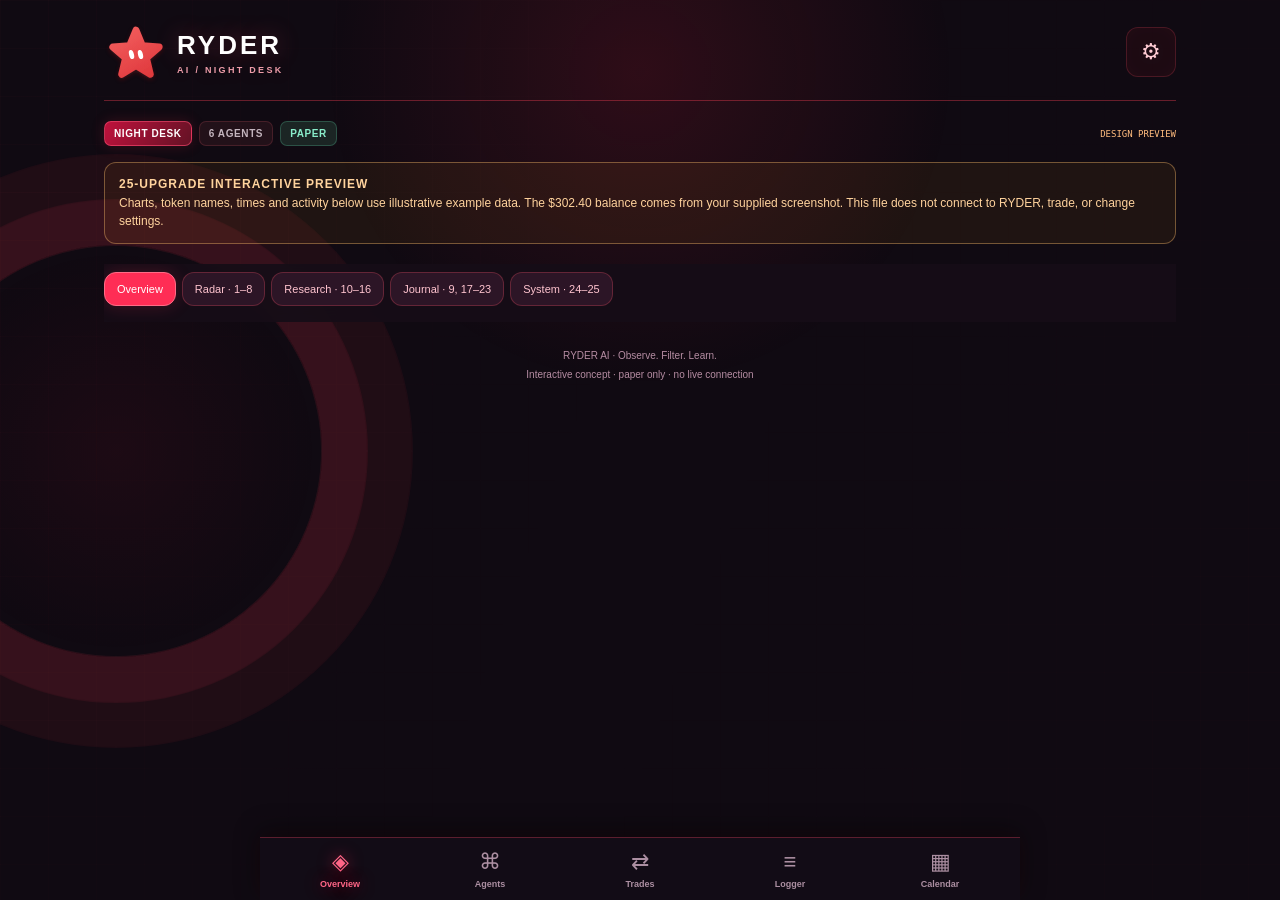
==== previews/next-25.html @ 2f0afff2 "Add isolated interactive preview of 25 upgrades in current RYDER layout" ====
<!doctype html><html lang="en"><head><meta charset="utf-8"><meta name="viewport" content="width=device-width,initial-scale=1"><title>RYDER · 25-upgrade preview</title><style>:root{--green:#0e9f6e;--red:#e5484d;--ink:#0b0b0c;--muted:#8a8f98;--line:#ecedef;--bg:#f4f5f7}*{box-sizing:border-box}html{scroll-behavior:smooth;scroll-padding-top:14px}body{margin:0;background:var(--bg);color:var(--ink);font-family:-apple-system,BlinkMacSystemFont,'Segoe UI',sans-serif}main{max-width:480px;margin:auto;padding:calc(20px + env(safe-area-inset-top)) 14px calc(100px + env(safe-area-inset-bottom))}header,.brand,.pills,.toolbar,.row,.dialog-head{display:flex;align-items:center}header{justify-content:space-between;margin-bottom:20px}.brand{gap:9px;font-size:26px;font-weight:900;letter-spacing:3px}.brand img{width:48px;height:48px}.brand span{display:block;font-size:9px;color:var(--muted);letter-spacing:2.3px;margin-top:4px}button,.filelabel{font:inherit;border:1px solid var(--line);background:white;border-radius:12px;padding:11px 14px;cursor:pointer;color:var(--ink)}button:disabled{opacity:.5}button:focus-visible,a:focus-visible,input:focus-visible{outline:3px solid #3b82f6;outline-offset:3px}header button{font-size:22px;background:transparent}.pills{gap:7px;margin-bottom:16px}.pills b{font-size:10px;letter-spacing:.6px;padding:6px 9px;border-radius:7px;background:#e8eaed}.pills .dark{background:var(--ink);color:white}.pills .paper{background:#ddf5ea;color:var(--green)}.pills>span{margin-left:auto;font:9px ui-monospace,monospace;color:#6b7280}.notice{font-size:12px;line-height:1.6;background:#fff7ed;border:1px solid #fed7aa;color:#9a5c17;padding:11px 13px;border-radius:13px}.notice.connected{background:#edf9f2;border-color:#ccebd9;color:#176d4f}.toolbar{justify-content:space-between;gap:10px;margin:13px 0;font:10px ui-monospace,monospace;color:#6b7280}.toolbar button{font:11px -apple-system,sans-serif;padding:8px 10px}#dashboard{display:grid;gap:12px}.card{background:white;border:1px solid var(--line);border-radius:18px;padding:16px;box-shadow:0 1px 2px #10182805,0 6px 18px #10182808;animation:up .5s ease both}.row{justify-content:space-between;gap:8px}.label{font-size:10px;letter-spacing:1px;color:#777e88;font-weight:600;text-transform:uppercase}.sub{font-size:11px;color:#818894;line-height:1.6}.badge{font:11px ui-monospace,monospace;border-radius:8px;padding:6px 8px;background:#ddf5ea;color:var(--green)}.badge.down{background:#fde4e4;color:var(--red)}.amount{font-size:56px;font-weight:800;letter-spacing:-2.5px;margin:12px 0 6px}.amount span{font-size:34px;color:#a3a6ad;letter-spacing:-1px}.green{color:var(--green)}.red{color:var(--red)}.pnl{font-size:13px;font-weight:650}.mini{margin-top:7px;font-size:11px;color:#7e848e}.chart{display:block;width:100%;height:125px;margin-top:18px}.times{font:9px ui-monospace,monospace;color:#969ba5;display:flex;justify-content:space-between}.stats{display:grid;grid-template-columns:repeat(4,minmax(0,1fr));gap:7px}.stats .card{padding:13px 9px}.stats .label{font-size:8px;letter-spacing:.5px}.stats strong{display:block;font-size:22px;margin-top:7px;letter-spacing:-.7px}.dexes{display:flex;flex-wrap:wrap;gap:6px}.dex{background:white;border:1px solid var(--line);border-radius:20px;padding:7px 9px;font-size:10px;display:flex;gap:5px;align-items:center}.dot{display:inline-block;width:6px;height:6px;border-radius:50%;background:var(--green)}h2{font-size:14px;letter-spacing:-.2px;margin:0}h3{font-size:14px}.card>.row:first-child{margin-bottom:13px}.agent{display:grid;grid-template-columns:30px minmax(0,1fr) auto;gap:9px;padding:13px 0;border-top:1px solid var(--line);align-items:start}.agent-icon{width:30px;height:30px;border-radius:9px;display:grid;place-items:center;color:white;font-size:17px}.agent b{font-size:12px}.agent small{font-size:10px;color:#8a8f98;margin-left:5px}.action{font:10px/1.7 ui-monospace,monospace;margin-top:3px;overflow-wrap:anywhere}.chip{background:var(--bg);border-radius:6px;padding:5px 6px;font:9px ui-monospace,monospace;color:#777e88}.trade{border-top:1px solid var(--line);padding:13px 0}.trade summary{display:flex;justify-content:space-between;gap:8px;cursor:pointer;list-style:none}.trade summary::-webkit-details-marker{display:none}.token{display:flex;gap:9px;align-items:center;min-width:0}.avatar{width:30px;height:30px;flex-shrink:0;border-radius:50%;background:#f4e9e9;color:#b95d61;display:grid;place-items:center;font-size:12px;font-weight:bold}.token b{font-size:12px;overflow-wrap:anywhere}.trade .sub{font-size:9px}.trade .right{text-align:right;flex-shrink:0}.trade .right b{font-size:12px}.trade .right span{display:block;font:10px ui-monospace,monospace;margin-top:4px}.details{padding:12px;margin-top:10px;border-radius:9px;background:var(--bg);font:10px/1.8 ui-monospace,monospace;overflow-wrap:anywhere}.empty{padding:15px 0;color:#8a8f98;font-size:12px}.logs{background:#0b0b0c;color:#e6e6e6;border-radius:16px;padding:15px}.logs .row{margin-bottom:13px}.logs h2{font:12px ui-monospace,monospace}.logs button{background:#232326;color:#c8c8ce;border:0;font-size:10px;padding:7px 9px}.loglines{max-height:320px;overflow:auto}.logline{font:10px/1.9 ui-monospace,monospace;overflow-wrap:anywhere;padding:3px 0}.logline time{color:#7d8390}.logs .red{color:#ff8a8a}.logs .green{color:#4ade80}.reason{display:flex;justify-content:space-between;font-size:11px;padding:9px 0;border-top:1px solid var(--line)}footer{text-align:center;color:#9197a0;font-size:10px;line-height:1.9;margin-top:24px}nav{position:fixed;bottom:0;left:50%;transform:translateX(-50%);width:100%;max-width:480px;display:flex;justify-content:space-around;background:#fffffff2;backdrop-filter:blur(16px);border-top:1px solid #e5e7eb;padding:11px 5px calc(11px + env(safe-area-inset-bottom));z-index:5}nav a{display:grid;gap:4px;text-align:center;text-decoration:none;color:#9297a0;font-size:22px;min-width:55px}nav a span{font-size:9px;font-weight:600}nav a.active{color:var(--red)}dialog{border:1px solid var(--line);border-radius:22px;padding:23px;width:calc(100% - 24px);max-width:440px;max-height:90dvh;box-shadow:0 20px 80px #0003}dialog::backdrop{background:#0006;backdrop-filter:blur(3px)}dialog p{font-size:12px;color:#777e88;line-height:1.6}dialog small{display:block;font-size:10px;color:#8a8f98;line-height:1.6;margin:9px 0 14px}dialog label{font-size:11px;font-weight:600;display:block}dialog input[type=url]{display:block;width:100%;border:1px solid #dfe1e5;border-radius:10px;padding:12px;margin-top:8px;font:12px inherit}dialog form>button,.filelabel{display:block;width:100%;text-align:center;margin:8px 0}.primary{background:var(--ink);color:white}.filelabel input{display:block;font-size:10px;margin:9px auto 0;max-width:100%}hr{border:0;border-top:1px solid var(--line);margin:22px 0}.dialog-head button{padding:6px 10px}@keyframes up{from{opacity:0;transform:translateY(8px)}to{opacity:1;transform:none}}@media(prefers-reduced-motion:reduce){*{animation:none!important;scroll-behavior:auto!important}}@media(max-width:360px){main{padding-left:10px;padding-right:10px}.agent{grid-template-columns:26px minmax(0,1fr)}.agent .chip{grid-column:2;width:fit-content}.pills{gap:4px}.pills b{padding:6px}.amount{font-size:50px}}

/* RYDER / red-white night desk. Existing layout and spacing preserved. */
:root{color-scheme:dark;--green:#68efbf;--red:#ff5365;--ink:#fff5f6;--muted:#a99ba2;--line:#ff637c29;--bg:#0c080d}
body{background:#08070b;color:var(--ink);background-image:radial-gradient(ellipse at 13% 15%,#e51b3d25,transparent 44%),radial-gradient(ellipse at 90% 65%,#c7213b18,transparent 42%),linear-gradient(135deg,#09080d,#13090f 48%,#08080d);background-attachment:fixed;min-height:100vh}
body:before{content:'';position:fixed;inset:0;pointer-events:none;z-index:-1;background-image:linear-gradient(#ff52640a 1px,transparent 1px),linear-gradient(90deg,#ff52640a 1px,transparent 1px);background-size:48px 48px;mask-image:linear-gradient(110deg,#0008,transparent 50%,#0005)}
body:after{content:'';position:fixed;z-index:-1;inset:0;pointer-events:none;background:radial-gradient(circle at 50% 8%,#fb254321,transparent 30%)}
main{position:relative}header{border-bottom:1px solid #fa4a6233;padding-bottom:16px}.brand{color:#fff;letter-spacing:3px;text-shadow:0 0 24px #ff4d6555}.brand img{filter:drop-shadow(0 0 9px #ff385ba8)}.brand span{color:#ed9ca8;font-weight:600}header button{color:#ffccd4;border-color:#ff4e6533;background:#d8253610;box-shadow:inset 0 0 20px #f43f5e08}header button:hover{background:#ff30402b}
.pills b{background:#ff6b7914;border:1px solid #ff6b7929;color:#c4b5be}.pills .dark{background:linear-gradient(120deg,#be123c,#641225);border-color:#f84c7299;box-shadow:0 0 14px #fb28432b;color:white}.pills .paper{background:#1b2524;border-color:#68efbf38;color:#89edca}.pills>span{color:#fba5b3}
.notice{background:linear-gradient(110deg,#4b2121aa,#24141ecc);border-color:#f7907044;color:#ffc6ad;box-shadow:0 0 20px #e23b3b0b}.notice.connected{background:linear-gradient(110deg,#29131e,#15151c);border-color:#ff4c654d;color:#f3c4cc;box-shadow:inset 3px 0 #ff4865,0 0 23px #ff304015}
.toolbar{color:#b7a0ad}.toolbar button{background:#20121c;border-color:#ff5c713d;color:#ffe6eb}button:hover{border-color:#ff7188;background:#341922}.card{background:linear-gradient(135deg,#20121de8,#110e17f5 65%);border:1px solid #f85b7352;box-shadow:inset 0 1px #ffbec80b,0 0 0 1px #ff214008,0 0 24px #e1253b0d,0 8px 28px #0005;backdrop-filter:blur(18px)}
.card h2{color:#fff1f5;text-shadow:0 0 13px #ff5f7438}.label{color:#c7a6b5}.sub{color:#b9a4b2}.badge{background:#68efbf12;border:1px solid #68efbf33;color:#8ff9cf}.badge.down{background:#ff45641a;border:1px solid #ff567354;color:#ff8f9e}.amount{color:#fff6f8;text-shadow:0 0 36px #ff8b9a24}.amount span{color:#bda4b1}.pnl{font-weight:700}.mini{color:#baa3ae}.green{color:#80edc4}.red{color:#ff7186}.chart{filter:drop-shadow(0 0 7px #ff32454d)}.times{color:#ac8c9f}.stats .card{background:linear-gradient(135deg,#351522cc,#140f1c);border-color:#e54c6759}.stats strong{color:#fff5f8;text-shadow:0 0 20px #ff899b33}.stats .label{color:#d3adbe}.dex{background:#1b111be8;border-color:#f26a7f36;color:#ddd0d8}.dex .green{color:#f7bbc6}
.agent{border-color:#f0697c20}.agent b{color:#fff2f6}.agent small{color:#b79bac}.agent-icon{border:1px solid #ffb6c152;box-shadow:0 0 14px #f94b6e20;background:linear-gradient(145deg,#a6314c,#4c1227)!important;color:#fff0f5}.chip{background:#ffffff08;border:1px solid #ffb4c115;color:#cbb4c3}.action{color:#ddd0da}.action.red{color:#ff7186}.action.green{color:#80edc4}.trade{border-color:#f0697c20}.avatar{background:linear-gradient(145deg,#8f2445,#391026);color:#ffccd9;border:1px solid #ff8aa548;box-shadow:0 0 12px #ff33501a}.trade .sub{color:#b5a1b0}.details{background:#07070d88;border:1px solid #ff7a901c;color:#decad8}.empty{color:#b59eac}.reason{border-color:#f0697c20;color:#dac4d2}.reason b{color:#ffb0c0}
.logs{background:linear-gradient(135deg,#170a13,#08090f);border:1px solid #ff3f6570;box-shadow:0 0 18px #ff23401a,inset 0 1px #ff9ca512}.logs h2{color:#ffbdcf;text-shadow:0 0 14px #ff1d4f55}.logs button{background:#3c1425;color:#ffcad9;border:1px solid #ff6d8d40}.logline{border-bottom:1px solid #ffffff05}.logline time{color:#a98a9f}.logline b{color:#ffbed0!important}.logs .red{color:#ff8da1}.logs .green{color:#91eecb}.loglines{scrollbar-color:#763047 #100b12;scrollbar-width:thin}
footer{color:#b29aaa}nav{background:#130d17ed;border-color:#ff48654f;box-shadow:0 -6px 26px #0007,0 -1px 18px #ff20400d}nav a{color:#ac8fa2}nav a.active{color:#ff6687;text-shadow:0 0 16px #ff204b88}dialog{background:linear-gradient(140deg,#251320,#100d16);border-color:#ff668566;color:#fff1f6;box-shadow:0 0 70px #f62a4522,0 25px 100px #000b}dialog::backdrop{background:#040309bb}dialog p{color:#c5abba}dialog small{color:#b79aaa}dialog label{color:#f0d8e5}dialog input[type=url]{background:#090911;border-color:#b7476455;color:white}dialog button,.filelabel{background:#251322;border-color:#ff65843b;color:#fce5ef}.primary{background:linear-gradient(110deg,#e12b50,#9f183c);border-color:#ff7d9b66;color:white;box-shadow:0 0 20px #ff224021}hr{border-color:#ff71862b}:focus-visible{outline-color:#ff91a9!important}
@media(min-width:900px){body{background-image:radial-gradient(ellipse at 15% 28%,#dd173528,transparent 38%),radial-gradient(ellipse at 85% 68%,#d8244120,transparent 40%),linear-gradient(125deg,#09070d,#130910 48%,#07070c)}main:before{content:'';position:fixed;pointer-events:none;width:410px;height:410px;left:calc(50% - 730px);top:calc(50% - 205px);border:1px solid #ff4c5e19;border-radius:50%;box-shadow:0 0 0 45px #ff395006,0 0 0 46px #ff395013,0 0 0 90px #ff395004,0 0 0 91px #ff39500e;background:radial-gradient(circle,#ff1b3c0e,transparent 70%);z-index:-1}main:after{content:'';position:fixed;pointer-events:none;width:190px;height:190px;left:calc(50% - 620px);top:calc(50% - 95px);background:url('ryder-mascot.svg') center/contain no-repeat;opacity:.13;filter:drop-shadow(0 0 28px #ff2443);z-index:-1}}
.card{border-color:#ff3c5a80;box-shadow:inset 0 1px #ffdce80d,0 0 14px #ff163015,0 8px 28px #0005}header{border-bottom-color:#ff43585e}.logs{border-color:#ff304cbb;box-shadow:0 0 20px #ff163025}.card h2{color:#fff;text-shadow:0 0 12px #ff405b66}.brand img{filter:drop-shadow(0 0 12px #ff294bcc)}
.brand .rd-mascot{width:48px;height:48px;flex-shrink:0;filter:drop-shadow(0 3px 3px #b91c1c40)}.rd-body{transform-box:fill-box;transform-origin:50% 80%;animation:rdBob 3.2s ease-in-out infinite}.rd-face{transform-box:fill-box;transform-origin:center;animation:rdBlink 4.5s ease-in-out infinite}.rd-happy .rd-body{animation:rdHop 2.4s ease-in-out infinite}.rd-sad .rd-body{animation:rdDroop 4.5s ease-in-out infinite}.rd-sleepy .rd-body{animation:rdBreathe 5.5s ease-in-out infinite}.rd-sleepy .rd-face{animation:none}.rd-alert .rd-body{animation:rdAlert 1.6s ease-in-out infinite}@keyframes rdBob{0%,100%{transform:translateY(0) rotate(0)}25%{transform:translateY(-2px) rotate(-3deg)}75%{transform:translateY(-1px) rotate(3deg)}}@keyframes rdBlink{0%,92%,100%{transform:scaleY(1)}95%{transform:scaleY(.1)}}@keyframes rdHop{0%,100%{transform:translateY(0) rotate(0)}30%{transform:translateY(-4px) rotate(-4deg)}60%{transform:translateY(0) rotate(4deg)}}@keyframes rdDroop{0%,100%{transform:translateY(1px) rotate(-2deg)}50%{transform:translateY(2.5px) rotate(2deg) scale(1,.98)}}@keyframes rdBreathe{0%,100%{transform:scale(1)}50%{transform:scale(1.03,.97) translateY(1px)}}@keyframes rdAlert{0%,100%{transform:scale(1)}50%{transform:scale(1.06)}}@media(prefers-reduced-motion:reduce){.rd-body,.rd-face{animation:none!important}}
.brand .rd-mascot{width:88px;height:88px;margin:-14px -4px -14px -8px}#rd-extra{display:grid;gap:18px;margin-top:6px}.rd-card h2{margin:0}.rd-line{display:flex;justify-content:space-between;align-items:center;gap:10px;padding:7px 0;font-size:12px}.rd-line b{font-size:12px}.rd-mono{font:10px ui-monospace,monospace;opacity:.6}.rd-chip{font:9px ui-monospace,monospace;padding:4px 7px;border-radius:6px;background:#ffffff14;letter-spacing:.4px}.rd-chip.red{background:#e5484d22;color:var(--red)}.rd-chip.green{background:#0e9f6e22;color:var(--green)}.rd-bar{height:6px;border-radius:4px;background:#ffffff12;overflow:hidden;margin:2px 0 6px}.rd-bar i{display:block;height:100%;border-radius:4px;transition:width .6s ease}.rd-pos{padding:6px 0;border-top:1px solid #ffffff10}.rd-gauge{display:block;width:70%;margin:6px auto 2px;color:inherit}
.brand .rd-mascot{width:110px;height:110px;margin:-22px -8px -22px -12px}
#rd-bigstar{display:none}.brand .rd-mascot{width:110px;height:110px;margin:-22px -8px -22px -12px}
@media(min-width:900px){main:after{display:none!important}#rd-bigstar{display:block;position:fixed;pointer-events:none;width:290px;height:290px;left:calc(50% - 670px);top:calc(50% - 145px);z-index:0;opacity:1;filter:drop-shadow(0 0 14px #ff5a6e) drop-shadow(0 0 40px #ff3b4fcc) drop-shadow(0 0 80px #ff3b4f88)}#rd-bigstar .rd-mascot{width:100%;height:100%;margin:0;filter:none}#rd-bigstar .rd-face{transform-box:fill-box;transform-origin:center;scale:1.35}#rd-bigstar .rd-face ellipse,#rd-bigstar .rd-face path,#rd-bigstar .rd-face circle{fill:#fff;filter:drop-shadow(0 0 2px #fff)}.brand .rd-mascot{width:120px;height:120px}}
/* v6: voice toggle, extra emotes, hops, victory lap */
header{gap:8px}#rd-voice{margin-left:auto;font-size:18px;width:40px;height:40px;padding:0;line-height:1}
#rd-voice+#settings{margin-left:0}
.rd-excited .rd-body{animation:rdHop .9s ease-in-out infinite}
.rd-nervous .rd-body{animation:rdShake .35s ease-in-out infinite}
.rd-shades .rd-body{animation:rdBob 2.4s ease-in-out infinite}
.rd-angry .rd-body{animation:rdShake .25s linear 4}
@keyframes rdShake{0%,100%{transform:translateX(0) rotate(0)}25%{transform:translateX(-1.5px) rotate(-3deg)}75%{transform:translateX(1.5px) rotate(3deg)}}
.rd-hopnow{animation:rdHopOnce .9s cubic-bezier(.3,1.6,.5,1)!important}
@keyframes rdHopOnce{0%{transform:translateY(0) rotate(0)}30%{transform:translateY(-14%) rotate(-8deg)}55%{transform:translateY(0) rotate(6deg)}75%{transform:translateY(-5%) rotate(-3deg)}100%{transform:translateY(0) rotate(0)}}
.rd-lap{position:fixed;top:38%;left:-140px;width:120px;height:120px;z-index:50;pointer-events:none;animation:rdLap 2s ease-in-out forwards;filter:drop-shadow(0 0 14px #ff5a6e) drop-shadow(0 0 36px #ff3b4fcc)}
.rd-lap svg{width:100%;height:100%}
@keyframes rdLap{0%{transform:translateX(0) translateY(0) rotate(0)}25%{transform:translateX(30vw) translateY(-40px) rotate(180deg)}50%{transform:translateX(60vw) translateY(0) rotate(360deg)}75%{transform:translateX(90vw) translateY(-40px) rotate(540deg)}100%{transform:translateX(calc(100vw + 160px)) translateY(0) rotate(720deg)}}
@media(prefers-reduced-motion:reduce){.rd-hopnow,.rd-lap,.rd-excited .rd-body,.rd-nervous .rd-body,.rd-angry .rd-body{animation:none!important}.rd-lap{display:none}}

/* Calendar view */
body.cal-on #dashboard,body.cal-on .toolbar,body.cal-on #notice,body.cal-on .pills,body.cal-on footer{display:none!important}#calview .card{margin-bottom:12px}
.cal-sim{font-size:10px;letter-spacing:.08em;padding:3px 7px;border-radius:6px;background:#ff48651f;color:#ff8aa0;border:1px solid #ff486555}
.cal-eq{font-size:34px;font-weight:900;margin-top:6px;font-variant-numeric:tabular-nums}.cal-pnl{font-weight:800;font-size:15px}.up{color:var(--green)}.dn{color:var(--red)}
.cal-sub{color:var(--muted);font-size:12px;margin-top:4px}.cal-spark{width:100%;height:46px;margin-top:10px;display:block}
.cal-nav{display:flex;justify-content:space-between;align-items:center;margin-bottom:10px}.cal-nav b{font-size:17px}.cal-nav button{width:36px;height:36px;border-radius:50%;border:1px solid var(--line);background:transparent;color:inherit;font-size:20px}
.cal-grid{display:grid;grid-template-columns:repeat(7,1fr);gap:4px}.cal-wk span{text-align:center;font-size:10px;color:var(--muted);padding-bottom:2px}
.cal-d{min-height:52px;border-radius:8px;padding:4px 3px;display:flex;flex-direction:column;align-items:center;gap:1px;background:#ffffff08;border:1px solid transparent;overflow:hidden}
.cal-d.blank{background:none}.cal-d b{font-size:11px;color:var(--muted);font-weight:600}.cal-d small{font-size:9.5px;font-weight:800;font-variant-numeric:tabular-nums;white-space:nowrap}.cal-d i{font-size:8px;font-style:normal;opacity:.75}
.cal-d.g{background:rgba(14,190,120,var(--a))}.cal-d.r{background:rgba(229,72,77,var(--a))}.cal-d.g b,.cal-d.r b,.cal-d.g small,.cal-d.r small{color:#fff}
.cal-d.today{border-color:#ff6687;box-shadow:0 0 0 1px #ff6687}.cal-note{font-size:11px;color:var(--muted);margin:10px 0 0;text-align:center}
.cal-stats{display:grid;grid-template-columns:1fr 1fr;gap:10px}.cal-stats .card{margin:0!important;display:flex;flex-direction:column;gap:3px}.cal-stats span{font-size:12px;color:var(--muted)}.cal-stats b{font-size:22px}.cal-stats small{font-size:11px;color:var(--muted)}#calview .cal-stats{margin-bottom:12px}
.cal-t{display:flex;justify-content:space-between;align-items:center;padding:10px 0;border-top:1px solid var(--line)}.cal-t small{display:block;font-size:11px;color:var(--muted);margin-top:2px}
.cal-desk{font-size:10px;margin-left:6px;padding:2px 6px;border-radius:5px;background:#ffffff12;color:var(--muted)}.cal-res{text-align:right;font-weight:800}.cal-res.up{color:var(--green)}.cal-res.dn{color:var(--red)}.cal-none,.cal-empty{color:var(--muted)}
#rclock{position:absolute;transform:translateY(-50%);text-align:right;line-height:1;pointer-events:none;font-family:ui-monospace,'SF Mono','DejaVu Sans Mono',Menlo,monospace;font-weight:700;color:#ff4d6d;text-shadow:0 0 8px #ff2e55,0 0 22px #ff2e55,0 0 44px #b3123a;font-variant-numeric:tabular-nums;white-space:nowrap}
#rclock .t{display:block;font-size:12px;letter-spacing:0}#rclock sup{font-size:7px;vertical-align:top;margin-left:1px;position:relative;top:-1px}#rclock .l{display:block;font-size:7px;letter-spacing:1px;color:#c98a9b;text-shadow:0 0 6px #ff2e5580;margin-top:3px}

/* Why coins got skipped */
#skiptally .row{justify-content:space-between;align-items:baseline;gap:8px}.st-bw{font-size:11px;color:var(--muted);white-space:nowrap}.st-bw .up{color:var(--green)}.st-bw .dn{color:var(--red)}
.st-grid{display:grid;grid-template-columns:1fr 1fr;gap:12px 14px;margin-top:12px}.st-r{display:flex;justify-content:space-between;gap:6px;font-size:12px;color:#e9d6de}.st-r b{font-family:ui-monospace,monospace;color:#ff6687;text-shadow:0 0 8px #ff204b77}
.st-i i{display:block;height:3px;margin-top:6px;border-radius:2px;background:#ff4d6d;box-shadow:0 0 8px #ff2e55}.st-foot{display:block;margin-top:12px;font-size:10px;color:var(--muted)}

/* Preview additions retain the existing burgundy cards and original navigation. */
body{background:#100a12;color:#fff}main{max-width:760px!important;padding-bottom:110px}header .brand svg{width:64px;height:64px}.brand{letter-spacing:3px}.preview-banner{border:1px solid #f8b86c66;background:#d38c1d14;color:#ffd39d;padding:12px 14px;border-radius:12px;font-size:12px;line-height:1.55;margin-bottom:20px}.preview-banner b{letter-spacing:1px}.section-tabs{display:flex;gap:6px;overflow:auto;padding:8px 0 16px;position:sticky;top:0;z-index:20;background:#160d17ed;backdrop-filter:blur(15px)}.section-tabs button{white-space:nowrap;border-color:#ff536544;background:#2c1526;font-size:11px;padding:10px 12px;color:#ffc4cf}.section-tabs button.active{background:#ff2d55;color:#fff;border-color:#ff6c86;box-shadow:0 0 18px #ff2d5533}.preview-grid{display:grid;gap:14px}.upgrade{scroll-margin-top:70px}.upgrade h2{font-size:16px;margin:0}.upgrade .top{display:flex;gap:10px;align-items:center;margin-bottom:13px}.feature-no{font:11px ui-monospace,monospace;color:#ff93ac;border:1px solid #ff536555;background:#ff536511;border-radius:8px;padding:7px}.upgrade p{font-size:12px;color:#c8aabb;line-height:1.6}.example{display:inline-block;font:9px ui-monospace,monospace;letter-spacing:1px;color:#ffd39d;margin-bottom:10px}.metrics{display:flex;gap:12px;flex-wrap:wrap}.metric{flex:1;min-width:100px}.metric strong{display:block;font-size:24px;letter-spacing:-1px;margin:6px 0}.metric small{color:#bf9cac;font-size:10px}.plot{width:100%;height:170px;display:block}.axis{fill:#b98fa4;font-size:9px}.legend{display:flex;gap:12px;flex-wrap:wrap;font-size:10px;color:#c6a5b9;margin:8px 0}.legend i{display:inline-block;width:7px;height:7px;background:#ff5365;border-radius:50%;margin-right:4px}.preview-table{width:100%;border-collapse:collapse;font-size:11px}.preview-table td,.preview-table th{text-align:left;padding:10px 4px;border-bottom:1px solid #ff53651c}.preview-table th{color:#ae839a;font-weight:500}.preview-table button{padding:6px 8px;font-size:10px}.preview-table td:last-child{text-align:right}.filters{display:flex;gap:8px;margin-bottom:10px;flex-wrap:wrap}input,select{background:#160d17;color:#fff;border:1px solid #ff53654d;border-radius:9px;padding:9px;min-width:0}input{flex:1}select{font-size:11px}.timeline{border-left:1px solid #ff536566;margin-left:5px;padding-left:18px}.event{position:relative;padding-bottom:16px;font-size:12px}.event:before{content:'';position:absolute;width:7px;height:7px;border-radius:50%;background:#ff5365;left:-22px;top:5px}.event small{display:block;color:#b68da3;margin-top:4px}.barrow{display:grid;grid-template-columns:95px 1fr 70px;gap:10px;align-items:center;font-size:11px;margin:13px 0}.bartrack{height:7px;background:#ffffff0a;border-radius:8px;overflow:hidden}.bartrack i{display:block;height:100%;background:#ff5365;border-radius:8px}.status{display:flex;justify-content:space-between;padding:12px 0;border-bottom:1px solid #ff53651c;font-size:12px}.good{color:#63d7af}.warn{color:#ffc377}.muted{color:#b68da3}.negative{color:#ff809b}.summary-intro{font-size:12px;line-height:1.6;color:#d2afc1}.preview-hero{margin:0 0 14px}.category-title{font-size:23px;letter-spacing:-.5px;margin:22px 0 6px}.category-sub{color:#b68da3;font-size:12px;margin:0 0 18px}.toast{position:fixed;bottom:90px;left:50%;transform:translateX(-50%);background:#452236;color:#fff;border:1px solid #ff536577;border-radius:12px;padding:12px 18px;z-index:100;font-size:12px;max-width:90vw}.nav-icon{font-size:18px}dialog{max-width:520px;width:90%;background:#1b101b;color:#fff;border:1px solid #ff536588;border-radius:18px;padding:22px}dialog::backdrop{background:#000b}dialog h2{font-size:21px}dialog button{color:#fff;background:#3b1a2c}button{color:#fff;background:#3b1a2c}footer{color:#b68da3}.card{animation:none!important}.hidden{display:none!important}nav{max-width:760px!important;width:100%;left:50%!important;transform:translateX(-50%)!important}nav a{cursor:pointer}.demo-note{font-size:10px;color:#b68da3;margin-top:9px}.top-link{color:#ff9cb5;font-size:12px;text-decoration:none}.roadmap{display:grid;grid-template-columns:1fr 1fr;gap:7px}.roadmap button{text-align:left;font-size:11px;padding:10px;line-height:1.5;border-color:#ff536530}.roadmap b{color:#ff809b;margin-right:6px}@media(min-width:1100px){main{max-width:1100px!important}.preview-grid{grid-template-columns:1fr 1fr}.upgrade.wide{grid-column:1/-1}.preview-hero{max-width:600px}.roadmap{grid-template-columns:repeat(3,1fr)}}@media(max-width:500px){main{padding-left:12px;padding-right:12px}.brand{font-size:26px}.roadmap{grid-template-columns:1fr 1fr}.plot{height:150px}.preview-table{font-size:10px}.barrow{grid-template-columns:80px 1fr 55px}}
</style></head><body><main><header><div class="brand"><svg xmlns="http://www.w3.org/2000/svg" width="200" height="200" viewBox="0 0 100 100" style="overflow:visible">
  <style>
    .body{transform-origin:50% 80%;animation:rdBob 3.2s ease-in-out infinite}
    .eyes{transform-box:fill-box;transform-origin:center;animation:rdBlink 4.5s ease-in-out infinite}
    @keyframes rdBob{0%,100%{transform:translateY(0) rotate(0) scale(1,1)}25%{transform:translateY(-2px) rotate(-3deg) scale(.98,1.03)}50%{transform:translateY(0) rotate(0) scale(1.03,.97)}75%{transform:translateY(-1px) rotate(3deg) scale(.99,1.02)}}
    @keyframes rdBlink{0%,92%,100%{transform:scaleY(1)}95%{transform:scaleY(.1)}}
    @media (prefers-reduced-motion: reduce){.body,.eyes{animation:none}}
  </style>
  <defs>
    <linearGradient id="rb" x1="0.2" y1="0" x2="0.8" y2="1"><stop offset="0" stop-color="#F25C5C"/><stop offset="1" stop-color="#E03A3E"/></linearGradient>
    <filter id="rs" x="-20%" y="-20%" width="140%" height="140%"><feDropShadow dx="0" dy="3" stdDeviation="3" flood-color="#B91C1C" flood-opacity="0.25"/></filter>
  </defs>
  <g class="body">
    <path filter="url(#rs)" fill="url(#rb)" stroke="url(#rb)" stroke-width="11" stroke-linejoin="round" d="M50.0 16.0 L60.0 40.2 L86.1 42.3 L66.2 59.3 L72.3 84.7 L50.0 71.0 L27.7 84.7 L33.8 59.3 L13.9 42.3 L40.0 40.2 Z"/>
    <g class="eyes">
      <ellipse cx="43" cy="54" rx="3.8" ry="7.2" fill="#fff" transform="rotate(-15 43 54)"/>
      <ellipse cx="57" cy="54" rx="3.8" ry="7.2" fill="#fff" transform="rotate(-15 57 54)"/>
    </g>
  </g>
</svg>
<div>RYDER<span>AI / NIGHT DESK</span></div></div><button onclick="showHelp()" aria-label="Preview information">⚙</button></header><div class="pills"><b class="dark">NIGHT DESK</b><b>6 AGENTS</b><b class="paper">PAPER</b><span style="color:#ffbc7e">DESIGN PREVIEW</span></div><div class="preview-banner"><b>25-UPGRADE INTERACTIVE PREVIEW</b><br>Charts, token names, times and activity below use illustrative example data. The $302.40 balance comes from your supplied screenshot. This file does not connect to RYDER, trade, or change settings.</div><div class="section-tabs" role="navigation" aria-label="Preview sections"><button data-view="overview" class="active">Overview</button><button data-view="radar">Radar · 1–8</button><button data-view="research">Research · 10–16</button><button data-view="journal">Journal · 9, 17–23</button><button data-view="system">System · 24–25</button></div><section id="content"></section><footer>RYDER AI · Observe. Filter. Learn.<br>Interactive concept · paper only · no live connection</footer><nav><a data-view="overview" class="active">◈<span>Overview</span></a><a data-view="research">⌘<span>Agents</span></a><a data-view="journal">⇄<span>Trades</span></a><a data-view="journal" data-focus="9">≡<span>Logger</span></a><a data-view="journal" data-focus="23">▦<span>Calendar</span></a></nav></main><dialog id="detail"><div id="detail-body"></div><button onclick="document.getElementById('detail').close()">Close</button></dialog><script>
const E=x=>String(x??'').replace(/[&<>"']/g,c=>({'&':'&amp;','<':'&lt;','>':'&gt;','"':'&quot;',"'":'&#39;'}[c]));
const COL=['#ff5365','#d98fca','#63d7af','#82b2ff','#ffca82'];
function line(series,labels,opts={}){const vals=series.flatMap(s=>s.values),lo=opts.zero?0:Math.min(...vals)-Math.max(1,(Math.max(...vals)-Math.min(...vals))*.15),hi=Math.max(...vals)+Math.max(1,(Math.max(...vals)-Math.min(...vals))*.15);const x=i=>35+i*405/Math.max(1,labels.length-1),y=v=>145-(v-lo)/(hi-lo)*120;return '<svg class="plot" role="img" aria-label="'+E(opts.label||'Illustrative chart')+'" viewBox="0 0 470 180">'+[0,.5,1].map(t=>'<line x1="35" x2="440" y1="'+(25+t*120)+'" y2="'+(25+t*120)+'" stroke="#ffffff0b"/><text x="2" y="'+(28+t*120)+'" class="axis">'+E((hi-t*(hi-lo)).toFixed(opts.decimals??0))+'</text>').join('')+series.map((s,j)=>'<polyline points="'+s.values.map((v,i)=>x(i)+','+y(v)).join(' ')+'" fill="none" stroke="'+COL[j]+'" stroke-width="2.5" stroke-linejoin="round"/>').join('')+labels.map((t,i)=>'<text class="axis" x="'+x(i)+'" y="168" text-anchor="middle">'+E(t)+'</text>').join('')+'</svg><div class="legend">'+series.map((s,j)=>'<span><i style="background:'+COL[j]+'"></i>'+E(s.name)+'</span>').join('')+'</div>'}
function bars(rows,unit=''){const max=Math.max(1,...rows.map(r=>Math.abs(r[1])));return rows.map((r,i)=>'<div class="barrow"><span>'+E(r[0])+'</span><div class="bartrack"><i style="width:'+Math.abs(r[1])/max*100+'%;background:'+COL[i%COL.length]+'"></i></div><b>'+E(r[1]+unit)+'</b></div>').join('')}
function table(headers,rows){return '<table class="preview-table"><thead><tr>'+headers.map(h=>'<th>'+E(h)+'</th>').join('')+'</tr></thead><tbody>'+rows.map(row=>'<tr>'+row.map(v=>'<td>'+v+'</td>').join('')+'</tr>').join('')+'</tbody></table>'}
function metrics(rows){return '<div class="metrics">'+rows.map(([k,v,n])=>'<div class="metric"><small>'+E(k)+'</small><strong>'+E(v)+'</strong><small>'+E(n||'')+'</small></div>').join('')+'</div>'}
function status(rows){return rows.map(([k,v,c])=>'<div class="status"><span>'+E(k)+'</span><b class="'+(c||'good')+'">'+E(v)+'</b></div>').join('')}
let pinned=[];try{pinned=JSON.parse(localStorage.getItem('ryder-preview-pins')||'[]')}catch{}
const tokens=[{sym:'EMBER',source:'pumpfun',age:8,liq:28000,score:.72,state:'Fresh',reason:'Entry wait: buyer pressure recheck'},{sym:'NOVA',source:'meteora',age:26,liq:62000,score:.68,state:'Delayed',reason:'Recheck price freshness'},{sym:'ORBIT',source:'stonkfun',age:4,liq:null,score:null,state:'Unknown',reason:'Liquidity unavailable; no entry approval'},{sym:'LUMA',source:'pumpswap',age:43,liq:41000,score:.75,state:'Fresh',reason:'Council disagreement: risk vote below requirement'}];
function radarRows(){return tokens.filter(t=>t.sym.toLowerCase().includes((document.getElementById('search')?.value||'').toLowerCase())&&(!document.getElementById('source-filter')?.value||t.source===document.getElementById('source-filter').value)&&(!document.getElementById('fresh-filter')?.checked||t.state==='Fresh')).map(t=>[ '<button onclick="tokenDetail(''+t.sym+'')">'+E(t.sym)+'</button>',E(t.source),t.age+'m',t.liq?'$'+(t.liq/1000)+'k':'Unknown',t.score??'—','<button aria-label="Pin '+t.sym+'" onclick="pin(''+t.sym+'')">'+(pinned.includes(t.sym)?'★':'☆')+'</button>']);}
function updateRadar(){document.getElementById('radar-table').innerHTML=table(['Token','Source','Age','Liquidity','Score','Pin'],radarRows())}
function pin(sym){pinned=pinned.includes(sym)?pinned.filter(s=>s!==sym):[...pinned,sym];try{localStorage.setItem('ryder-preview-pins',JSON.stringify(pinned))}catch{}updateRadar();toast('Preview watchlist updated. Observation only.');}
function tokenDetail(sym){const t=tokens.find(t=>t.sym===sym);modal('<span class="example">UPGRADE 02 · EXAMPLE TOKEN</span><h2>'+E(sym)+'</h2>'+status([['Source',t.source],['Observed status',t.state,t.state==='Fresh'?'good':'warn'],['Latest recorded decision',t.reason,'muted']])+'<h3>Decision timeline</h3>'+timeline()+'<p class="sub">This is a preview token. Production will link its recorded checks and paper fills here.</p>')}
function timeline(){return '<div class="timeline">'+[['20:40:02','Discovered','pumpfun → market resolved'],['20:40:03','Filters passed','Volume, liquidity, holder checks recorded'],['20:40:06','Entry wait','90-second confirmation window'],['20:41:36','Skipped','Risk agent disagreed; no paper buy']].map(([t,k,d])=>'<div class="event"><b>'+k+'</b><small>'+t+' · '+d+'</small></div>').join('')+'</div>'}
const cards=[
[1,'radar','Searchable radar',()=>'<div class="filters"><input id="search" aria-label="Search preview tokens" placeholder="Search token…" oninput="updateRadar()"><select id="source-filter" aria-label="Filter source" onchange="updateRadar()"><option value="">All sources</option>'+['pumpfun','meteora','stonkfun','pumpswap'].map(s=>'<option>'+s+'</option>').join('')+'</select><label class="sub"><input type="checkbox" id="fresh-filter" onchange="updateRadar()"> Fresh only</label></div><div id="radar-table"></div>','Search, source filtering and freshness filtering work in this preview. The production radar will show a bounded window of observed tokens.'],
[2,'radar','Token detail pages',()=>'<p>Open a token to see its market observations, decisions and paper fills together.</p><button onclick="tokenDetail('EMBER')">Open EMBER detail ↗</button>','Tap a token in the radar to open its detail view.'],
[3,'radar','Source comparison',()=>line([{name:'pumpfun',values:[0,2,1,4,6,5,8]},{name:'meteora',values:[0,1,2,1,4,5,7]},{name:'stonkfun',values:[0,0,-1,1,2,1,3]}],['Mon','Tue','Wed','Thu','Fri','Sat','Sun'],{label:'Example cumulative realized paper P&L by source, dollars'})+'<p class="sub">Cumulative realized paper P&L · USD · example week</p>','Compare outcomes by recorded discovery source; unknown attribution stays unknown.'],
[4,'radar','Discovery speed',()=>bars([['pumpfun',4],['meteora',11],['stonkfun',22]],'s')+metrics([['Median delay','9s','Example sample: 120 tokens'],['No launch time','18','Excluded from speed stats']]),'Delay from reported pool creation to first observation—not a guarantee of first detection.'],
[5,'radar','Source outage alerts',()=>status([['pumpfun websocket','Receiving events'],['Meteora / GeckoTerminal','Last success 35s ago'],['StonkFun','Delayed · 4m since success','warn']])+'<p class="warn">Example alert: StonkFun observations are delayed. Existing safety gates remain in force.</p>','In-app alerts distinguish a failed request from a source that simply has no new tokens.'],
[6,'radar','Data freshness',()=>status([['EMBER','Fresh · observed 12s ago'],['NOVA','Delayed · observed 4m ago','warn'],['ORBIT liquidity','Unknown','muted']]),'Each field carries its observation time. Unknown data never becomes a zero-value safety pass.'],
[7,'radar','Pinned watchlist',()=>'<p>Use ☆ in the radar to pin tokens for quick observation.</p><button onclick="go('radar',1)">Manage pins in radar</button><p class="sub">Pins are saved only in this preview browser. Pinning never authorizes a trade.</p>','Production pins will retain the observation-only meaning.'],
[8,'radar','Near-entry candidates',()=>table(['Token','Stage','Remaining requirement'],[['EMBER','Entry wait','Buyer-pressure recheck'],['LUMA','Council review','Risk agent agreement'],['ORBIT','Blocked','Liquidity unknown']]),'Shows missing requirements; does not imply an imminent or approved buy.'],
[9,'journal','Decision timeline',timeline,'A readable view of your existing logger—not a second decision engine.'],
[10,'research','Agent disagreement',()=>bars([['Scout',.81],['Filter',.78],['Analyst',.74],['Executor',.69],['Risk',.35],['Logger',.72]])+'<p class="warn">Example decision: SKIP · risk vote below the requirement.</p>','Recorded vote explanations remain visible; consensus does not override vetoes.'],
[11,'research','Confidence calibration',()=>line([{name:'Predicted probability',values:[20,40,60,80]},{name:'Observed winning trades',values:[18,34,53,62]}],['0–30%','30–50%','50–70%','70–100%'],{zero:true,label:'Example predicted versus observed win rates, percent'})+table(['Bin','Completed trades'],[['0–30%','20'],['30–50%','24'],['50–70%','19'],['70–100%','8 · small sample']]),'Calibration needs matched predictions and completed outcomes; partial fills are not independent predictions.'],
[12,'research','Learning progress',()=>line([{name:'Training samples',values:[10,18,25,38,49,62,77]}],['Mon','Tue','Wed','Thu','Fri','Sat','Sun'],{zero:true})+metrics([['Model','Logistic','Example model status'],['Last evaluation','20:40','Recorded, not invented']]),'Show sample counts and actual model events; no arbitrary “intelligence level.”'],
[13,'research','Market-regime performance',()=>bars([['Hot',8.4],['Quiet',1.2],['Risk-off',-3.1]],' USD')+table(['Regime','Closed trades'],[['Hot','18'],['Quiet','11'],['Risk-off','7']]),'Group results by regime recorded at entry, with unknown regimes shown separately.'],
[14,'research','Token-age performance',()=>bars([['Under 5m',-2.1],['5–30m',6.7],['30m–2h',4.2],['Over 2h',.8]],' USD'),'Use pool age at entry; missing creation times stay unknown.'],
[15,'research','Liquidity performance',()=>bars([['Under $25k',-3.2],['$25k–$75k',5.8],['$75k–$250k',7.1],['Over $250k',1.4]],' USD'),'Entry-liquidity bands with sample sizes help distinguish weak pools from small-sample noise.'],
[16,'research','Execution cost breakdown',()=>bars([['Fees',.18],['Slippage',.62],['MEV model',.11]],' USD')+metrics([['Gross price move','+$2.10','Example paper fill'],['Net paper result','+$1.19','After modeled costs']]),'Estimated costs must reconcile with the paper-fill model. Missing historical components remain unknown.'],
[17,'journal','Exit review',()=>line([{name:'Observed token price',values:[1,1.08,1.16,1.12,1.23,1.05,1.1]},{name:'Paper exit reference',values:[1.12,1.12,1.12,1.12,1.12,1.12,1.12]}],['Entry','+5m','+10m','Exit','+20m','+40m','+60m'],{decimals:2})+'<p class="sub">Normalized prices · 1.00 = entry · example observations</p>','Later price movement is hindsight, not proof that a later exit was executable.'],
[18,'journal','Follow-up coverage',()=>bars([['Measured',64],['No later quote',18],['Pending',38]],' tokens')+metrics([['Coverage','53.3%','64 of 120 sampled skips']]),'Display the denominator and unknowns, not only skipped coins that later rose.'],
[19,'journal','Filter review',()=>table(['Recorded reason','Measured','Rose ≥20%','Fell ≥20%'],[['Volume too low','24','6','11'],['Thin liquidity','18','3','9'],['Holder concentration','22','4','13']]),'Descriptive follow-ups only. A later rise does not invalidate a safety rejection.'],
[20,'journal','Experiment scoreboard',()=>line([{name:'Main',values:[0,1,2,-1,3,4,5]},{name:'Experiment A',values:[0,-1,1,2,1,4,3]}],['Mon','Tue','Wed','Thu','Fri','Sat','Sun'],{label:'Example cumulative paper P&L by strategy'})+'<p class="sub">Separate attribution · shared-account results are not added twice</p>','Experimental results remain separate from the main strategy. Different sample windows must be labeled.'],
[21,'journal','Rule-change history',()=>table(['Time','Recorded change','Evidence'],[['20:20','Soft score threshold reviewed','48 follow-ups'],['19:40','Coach suggestion logged','Not applied'],['Yesterday','Update installed','Checks passed']]),'Show actual change events and distinguish suggestions from applied changes.'],
[22,'journal','Paper drawdown',()=>line([{name:'Drawdown from peak (%)',values:[0,-.8,-1.7,-3.2,-2.1,-1,0]}],['Mon','Tue','Wed','Thu','Fri','Sat','Sun'],{decimals:1})+metrics([['Max drawdown','3.2%','Example observed equity'],['Recovery','3 days','Recovered to prior peak']]),'Use a persistent shared-equity history; never relabel a main-only historical curve as shared.'],
[23,'journal','Daily recap',()=>metrics([['Realized','+$2.40','Example recap'],['Closed fills','8','Includes 2 partial exits'],['Biggest issue','Stale data','Recorded skip reason']])+table(['Notable observation','Count'],[['Volume checks rejected','42'],['Sources reporting delays','1'],['New follow-up observations','12']]),'Daily results, operational issues and recurring reasons in one place.'],
[24,'system','Background-service health',()=>status([['Runner','Heartbeat 8s ago'],['Publisher','Last successful push 2m ago'],['Automatic updater','Checked main 1m ago'],['Installed version','Example · f43d237'],['Next update check','In 4m','muted']])+'<p class="sub">A connected dashboard does not prove the bot is healthy; these are separate signals.</p>','Expose runner, publisher and updater timestamps without exposing tokens or environment contents.'],
[25,'system','Backup management',()=>table(['Backup','Integrity','Action'],[['Before update · 20:40','Checked OK','<button onclick="recovery()">Recovery guide</button>'],['Before update · 19:20','Checked OK','<button onclick="recovery()">Recovery guide</button>'],['Before shared account','Not rechecked','Retained']])+'<p class="sub">Recovery is deliberate. This preview cannot restore, delete, or overwrite memory.</p>','List retained backups and explain a stopped-bot recovery procedure. Never restore automatically while trading processes run.']
];
function feature(c){return '<article class="card upgrade" id="upgrade-'+c[0]+'"><div class="top"><span class="feature-no">'+String(c[0]).padStart(2,'0')+'</span><h2>'+c[2]+'</h2></div><span class="example">ILLUSTRATIVE PREVIEW</span>'+c[3]()+'<p class="demo-note">'+c[4]+'</p></article>'}
function hero(){return '<section class="card preview-hero" id="balance"><div class="row"><span class="label">Total paper equity</span><b class="badge">1.008×</b></div><div class="amount">$302<span>.40</span></div><div class="row"><span class="green">+$2.40 (+0.80%)</span><span class="sub">Start $300</span></div><p class="sub">Balance from your screenshot · preview is not connected</p>'+line([{name:'Example equity path',values:[300,300.4,299.8,301.2,300.9,301.7,302.4]}],['18:00','18:30','19:00','19:30','20:00','20:30','Now'],{decimals:1})+'<div class="row"><span class="sub">Cash $302.40</span><span class="sub">Realized +$2.40</span></div></section><div class="dexes">'+['pumpfun','meteora','stonkfun','pumpswap','raydium','orca'].map((s,i)=>'<span class="dex"><i class="dot" style="background:'+COL[i%5]+'"></i>'+s+'</span>').join('')+'</div>'}
let view='overview';
function go(v,focus){view=v;document.querySelectorAll('[data-view]').forEach(b=>b.classList.toggle('active',b.dataset.view===v));const desc={radar:['Find & inspect','Sources, freshness and observation-only watchlists.'],research:['Evidence & learning','Charts show measured outcomes, uncertainty and sample sizes.'],journal:['Decisions & results','Your logger, made searchable and easier to review.'],system:['Running quietly','Background operations and retained memory.']};document.getElementById('content').innerHTML=v==='overview'?hero()+'<h2 class="category-title">Your next 25</h2><p class="category-sub">Click any upgrade to preview it in the desk.</p><div class="roadmap">'+cards.map(c=>'<button onclick="go(''+c[1]+'','+c[0]+')"><b>'+String(c[0]).padStart(2,'0')+'</b>'+c[2]+'</button>').join('')+'</div>':'<h2 class="category-title">'+desc[v][0]+'</h2><p class="category-sub">'+desc[v][1]+'</p><div class="preview-grid">'+cards.filter(c=>c[1]===v).map(feature).join('')+'</div>';if(v==='radar')updateRadar();if(focus)setTimeout(()=>document.getElementById('upgrade-'+focus)?.scrollIntoView({behavior:'smooth'}),20);else window.scrollTo(0,0)}
document.querySelectorAll('[data-view]').forEach(b=>b.onclick=()=>go(b.dataset.view,b.dataset.focus));
function modal(html){document.getElementById('detail-body').innerHTML=html;document.getElementById('detail').showModal()}
function recovery(){modal('<span class="example">UPGRADE 25 · RECOVERY PREVIEW</span><h2>Recover deliberately.</h2><ol><li>Stop the background service and confirm its workers have exited.</li><li>Save a fresh copy of current memory.</li><li>Check the selected backup’s integrity.</li><li>Restore a compatible code-and-state pair.</li><li>Run checks, then restart and verify the feed.</li></ol><p class="sub">No restore action is performed by this preview.</p>')}
function showHelp(){modal('<h2>Same RYDER. More visible evidence.</h2><p>This standalone preview covers all 25 proposed upgrades. The red star, narrow trading desk, burgundy cards and bottom navigation follow your current layout.</p><p>All new chart and token data are illustrative. No feed, wallet, account, repository, or service is modified.</p><p>Use the upper section tabs, open token details, filter the radar and pin example tokens.</p>')}
function toast(s){document.querySelector('.toast')?.remove();const e=document.createElement('div');e.className='toast';e.textContent=s;document.body.appendChild(e);setTimeout(()=>e.remove(),2500)}
go('overview');
</script></body></html>
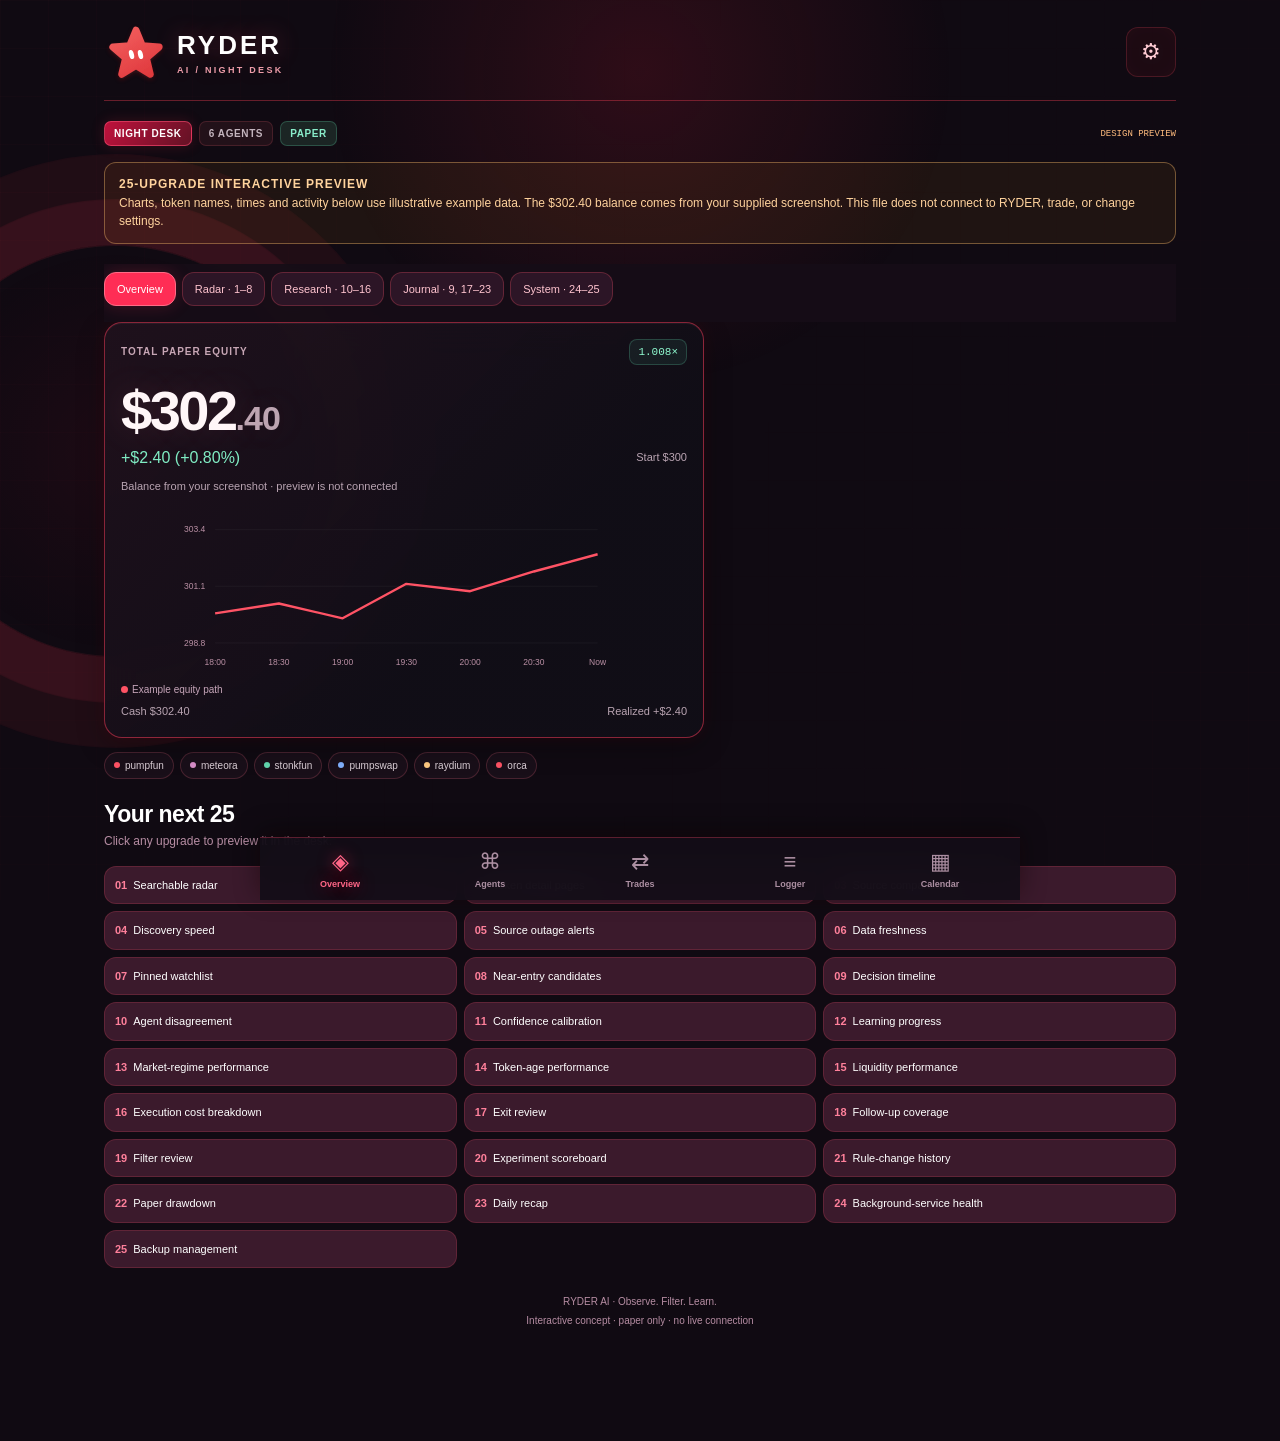
==== commit b44962ab: "Fix preview inline button handlers" ====
--- a/previews/next-25.html
+++ b/previews/next-25.html
@@ -89,19 +89,19 @@
 function status(rows){return rows.map(([k,v,c])=>'<div class="status"><span>'+E(k)+'</span><b class="'+(c||'good')+'">'+E(v)+'</b></div>').join('')}
 let pinned=[];try{pinned=JSON.parse(localStorage.getItem('ryder-preview-pins')||'[]')}catch{}
 const tokens=[{sym:'EMBER',source:'pumpfun',age:8,liq:28000,score:.72,state:'Fresh',reason:'Entry wait: buyer pressure recheck'},{sym:'NOVA',source:'meteora',age:26,liq:62000,score:.68,state:'Delayed',reason:'Recheck price freshness'},{sym:'ORBIT',source:'stonkfun',age:4,liq:null,score:null,state:'Unknown',reason:'Liquidity unavailable; no entry approval'},{sym:'LUMA',source:'pumpswap',age:43,liq:41000,score:.75,state:'Fresh',reason:'Council disagreement: risk vote below requirement'}];
-function radarRows(){return tokens.filter(t=>t.sym.toLowerCase().includes((document.getElementById('search')?.value||'').toLowerCase())&&(!document.getElementById('source-filter')?.value||t.source===document.getElementById('source-filter').value)&&(!document.getElementById('fresh-filter')?.checked||t.state==='Fresh')).map(t=>[ '<button onclick="tokenDetail(''+t.sym+'')">'+E(t.sym)+'</button>',E(t.source),t.age+'m',t.liq?'$'+(t.liq/1000)+'k':'Unknown',t.score??'—','<button aria-label="Pin '+t.sym+'" onclick="pin(''+t.sym+'')">'+(pinned.includes(t.sym)?'★':'☆')+'</button>']);}
+function radarRows(){return tokens.filter(t=>t.sym.toLowerCase().includes((document.getElementById('search')?.value||'').toLowerCase())&&(!document.getElementById('source-filter')?.value||t.source===document.getElementById('source-filter').value)&&(!document.getElementById('fresh-filter')?.checked||t.state==='Fresh')).map(t=>[ '<button onclick="tokenDetail(&quot;'+t.sym+'&quot;)">'+E(t.sym)+'</button>',E(t.source),t.age+'m',t.liq?'$'+(t.liq/1000)+'k':'Unknown',t.score??'—','<button aria-label="Pin '+t.sym+'" onclick="pin(&quot;'+t.sym+'&quot;)">'+(pinned.includes(t.sym)?'★':'☆')+'</button>']);}
 function updateRadar(){document.getElementById('radar-table').innerHTML=table(['Token','Source','Age','Liquidity','Score','Pin'],radarRows())}
 function pin(sym){pinned=pinned.includes(sym)?pinned.filter(s=>s!==sym):[...pinned,sym];try{localStorage.setItem('ryder-preview-pins',JSON.stringify(pinned))}catch{}updateRadar();toast('Preview watchlist updated. Observation only.');}
 function tokenDetail(sym){const t=tokens.find(t=>t.sym===sym);modal('<span class="example">UPGRADE 02 · EXAMPLE TOKEN</span><h2>'+E(sym)+'</h2>'+status([['Source',t.source],['Observed status',t.state,t.state==='Fresh'?'good':'warn'],['Latest recorded decision',t.reason,'muted']])+'<h3>Decision timeline</h3>'+timeline()+'<p class="sub">This is a preview token. Production will link its recorded checks and paper fills here.</p>')}
 function timeline(){return '<div class="timeline">'+[['20:40:02','Discovered','pumpfun → market resolved'],['20:40:03','Filters passed','Volume, liquidity, holder checks recorded'],['20:40:06','Entry wait','90-second confirmation window'],['20:41:36','Skipped','Risk agent disagreed; no paper buy']].map(([t,k,d])=>'<div class="event"><b>'+k+'</b><small>'+t+' · '+d+'</small></div>').join('')+'</div>'}
 const cards=[
 [1,'radar','Searchable radar',()=>'<div class="filters"><input id="search" aria-label="Search preview tokens" placeholder="Search token…" oninput="updateRadar()"><select id="source-filter" aria-label="Filter source" onchange="updateRadar()"><option value="">All sources</option>'+['pumpfun','meteora','stonkfun','pumpswap'].map(s=>'<option>'+s+'</option>').join('')+'</select><label class="sub"><input type="checkbox" id="fresh-filter" onchange="updateRadar()"> Fresh only</label></div><div id="radar-table"></div>','Search, source filtering and freshness filtering work in this preview. The production radar will show a bounded window of observed tokens.'],
-[2,'radar','Token detail pages',()=>'<p>Open a token to see its market observations, decisions and paper fills together.</p><button onclick="tokenDetail('EMBER')">Open EMBER detail ↗</button>','Tap a token in the radar to open its detail view.'],
+[2,'radar','Token detail pages',()=>'<p>Open a token to see its market observations, decisions and paper fills together.</p><button onclick="tokenDetail(&quot;EMBER&quot;)">Open EMBER detail ↗</button>','Tap a token in the radar to open its detail view.'],
 [3,'radar','Source comparison',()=>line([{name:'pumpfun',values:[0,2,1,4,6,5,8]},{name:'meteora',values:[0,1,2,1,4,5,7]},{name:'stonkfun',values:[0,0,-1,1,2,1,3]}],['Mon','Tue','Wed','Thu','Fri','Sat','Sun'],{label:'Example cumulative realized paper P&L by source, dollars'})+'<p class="sub">Cumulative realized paper P&L · USD · example week</p>','Compare outcomes by recorded discovery source; unknown attribution stays unknown.'],
 [4,'radar','Discovery speed',()=>bars([['pumpfun',4],['meteora',11],['stonkfun',22]],'s')+metrics([['Median delay','9s','Example sample: 120 tokens'],['No launch time','18','Excluded from speed stats']]),'Delay from reported pool creation to first observation—not a guarantee of first detection.'],
 [5,'radar','Source outage alerts',()=>status([['pumpfun websocket','Receiving events'],['Meteora / GeckoTerminal','Last success 35s ago'],['StonkFun','Delayed · 4m since success','warn']])+'<p class="warn">Example alert: StonkFun observations are delayed. Existing safety gates remain in force.</p>','In-app alerts distinguish a failed request from a source that simply has no new tokens.'],
 [6,'radar','Data freshness',()=>status([['EMBER','Fresh · observed 12s ago'],['NOVA','Delayed · observed 4m ago','warn'],['ORBIT liquidity','Unknown','muted']]),'Each field carries its observation time. Unknown data never becomes a zero-value safety pass.'],
-[7,'radar','Pinned watchlist',()=>'<p>Use ☆ in the radar to pin tokens for quick observation.</p><button onclick="go('radar',1)">Manage pins in radar</button><p class="sub">Pins are saved only in this preview browser. Pinning never authorizes a trade.</p>','Production pins will retain the observation-only meaning.'],
+[7,'radar','Pinned watchlist',()=>'<p>Use ☆ in the radar to pin tokens for quick observation.</p><button onclick="go(&quot;radar&quot;,1)">Manage pins in radar</button><p class="sub">Pins are saved only in this preview browser. Pinning never authorizes a trade.</p>','Production pins will retain the observation-only meaning.'],
 [8,'radar','Near-entry candidates',()=>table(['Token','Stage','Remaining requirement'],[['EMBER','Entry wait','Buyer-pressure recheck'],['LUMA','Council review','Risk agent agreement'],['ORBIT','Blocked','Liquidity unknown']]),'Shows missing requirements; does not imply an imminent or approved buy.'],
 [9,'journal','Decision timeline',timeline,'A readable view of your existing logger—not a second decision engine.'],
 [10,'research','Agent disagreement',()=>bars([['Scout',.81],['Filter',.78],['Analyst',.74],['Executor',.69],['Risk',.35],['Logger',.72]])+'<p class="warn">Example decision: SKIP · risk vote below the requirement.</p>','Recorded vote explanations remain visible; consensus does not override vetoes.'],
@@ -124,7 +124,7 @@
 function feature(c){return '<article class="card upgrade" id="upgrade-'+c[0]+'"><div class="top"><span class="feature-no">'+String(c[0]).padStart(2,'0')+'</span><h2>'+c[2]+'</h2></div><span class="example">ILLUSTRATIVE PREVIEW</span>'+c[3]()+'<p class="demo-note">'+c[4]+'</p></article>'}
 function hero(){return '<section class="card preview-hero" id="balance"><div class="row"><span class="label">Total paper equity</span><b class="badge">1.008×</b></div><div class="amount">$302<span>.40</span></div><div class="row"><span class="green">+$2.40 (+0.80%)</span><span class="sub">Start $300</span></div><p class="sub">Balance from your screenshot · preview is not connected</p>'+line([{name:'Example equity path',values:[300,300.4,299.8,301.2,300.9,301.7,302.4]}],['18:00','18:30','19:00','19:30','20:00','20:30','Now'],{decimals:1})+'<div class="row"><span class="sub">Cash $302.40</span><span class="sub">Realized +$2.40</span></div></section><div class="dexes">'+['pumpfun','meteora','stonkfun','pumpswap','raydium','orca'].map((s,i)=>'<span class="dex"><i class="dot" style="background:'+COL[i%5]+'"></i>'+s+'</span>').join('')+'</div>'}
 let view='overview';
-function go(v,focus){view=v;document.querySelectorAll('[data-view]').forEach(b=>b.classList.toggle('active',b.dataset.view===v));const desc={radar:['Find & inspect','Sources, freshness and observation-only watchlists.'],research:['Evidence & learning','Charts show measured outcomes, uncertainty and sample sizes.'],journal:['Decisions & results','Your logger, made searchable and easier to review.'],system:['Running quietly','Background operations and retained memory.']};document.getElementById('content').innerHTML=v==='overview'?hero()+'<h2 class="category-title">Your next 25</h2><p class="category-sub">Click any upgrade to preview it in the desk.</p><div class="roadmap">'+cards.map(c=>'<button onclick="go(''+c[1]+'','+c[0]+')"><b>'+String(c[0]).padStart(2,'0')+'</b>'+c[2]+'</button>').join('')+'</div>':'<h2 class="category-title">'+desc[v][0]+'</h2><p class="category-sub">'+desc[v][1]+'</p><div class="preview-grid">'+cards.filter(c=>c[1]===v).map(feature).join('')+'</div>';if(v==='radar')updateRadar();if(focus)setTimeout(()=>document.getElementById('upgrade-'+focus)?.scrollIntoView({behavior:'smooth'}),20);else window.scrollTo(0,0)}
+function go(v,focus){view=v;document.querySelectorAll('[data-view]').forEach(b=>b.classList.toggle('active',b.dataset.view===v));const desc={radar:['Find & inspect','Sources, freshness and observation-only watchlists.'],research:['Evidence & learning','Charts show measured outcomes, uncertainty and sample sizes.'],journal:['Decisions & results','Your logger, made searchable and easier to review.'],system:['Running quietly','Background operations and retained memory.']};document.getElementById('content').innerHTML=v==='overview'?hero()+'<h2 class="category-title">Your next 25</h2><p class="category-sub">Click any upgrade to preview it in the desk.</p><div class="roadmap">'+cards.map(c=>'<button onclick="go(&quot;'+c[1]+'&quot;,'+c[0]+')"><b>'+String(c[0]).padStart(2,'0')+'</b>'+c[2]+'</button>').join('')+'</div>':'<h2 class="category-title">'+desc[v][0]+'</h2><p class="category-sub">'+desc[v][1]+'</p><div class="preview-grid">'+cards.filter(c=>c[1]===v).map(feature).join('')+'</div>';if(v==='radar')updateRadar();if(focus)setTimeout(()=>document.getElementById('upgrade-'+focus)?.scrollIntoView({behavior:'smooth'}),20);else window.scrollTo(0,0)}
 document.querySelectorAll('[data-view]').forEach(b=>b.onclick=()=>go(b.dataset.view,b.dataset.focus));
 function modal(html){document.getElementById('detail-body').innerHTML=html;document.getElementById('detail').showModal()}
 function recovery(){modal('<span class="example">UPGRADE 25 · RECOVERY PREVIEW</span><h2>Recover deliberately.</h2><ol><li>Stop the background service and confirm its workers have exited.</li><li>Save a fresh copy of current memory.</li><li>Check the selected backup’s integrity.</li><li>Restore a compatible code-and-state pair.</li><li>Run checks, then restart and verify the feed.</li></ol><p class="sub">No restore action is performed by this preview.</p>')}
